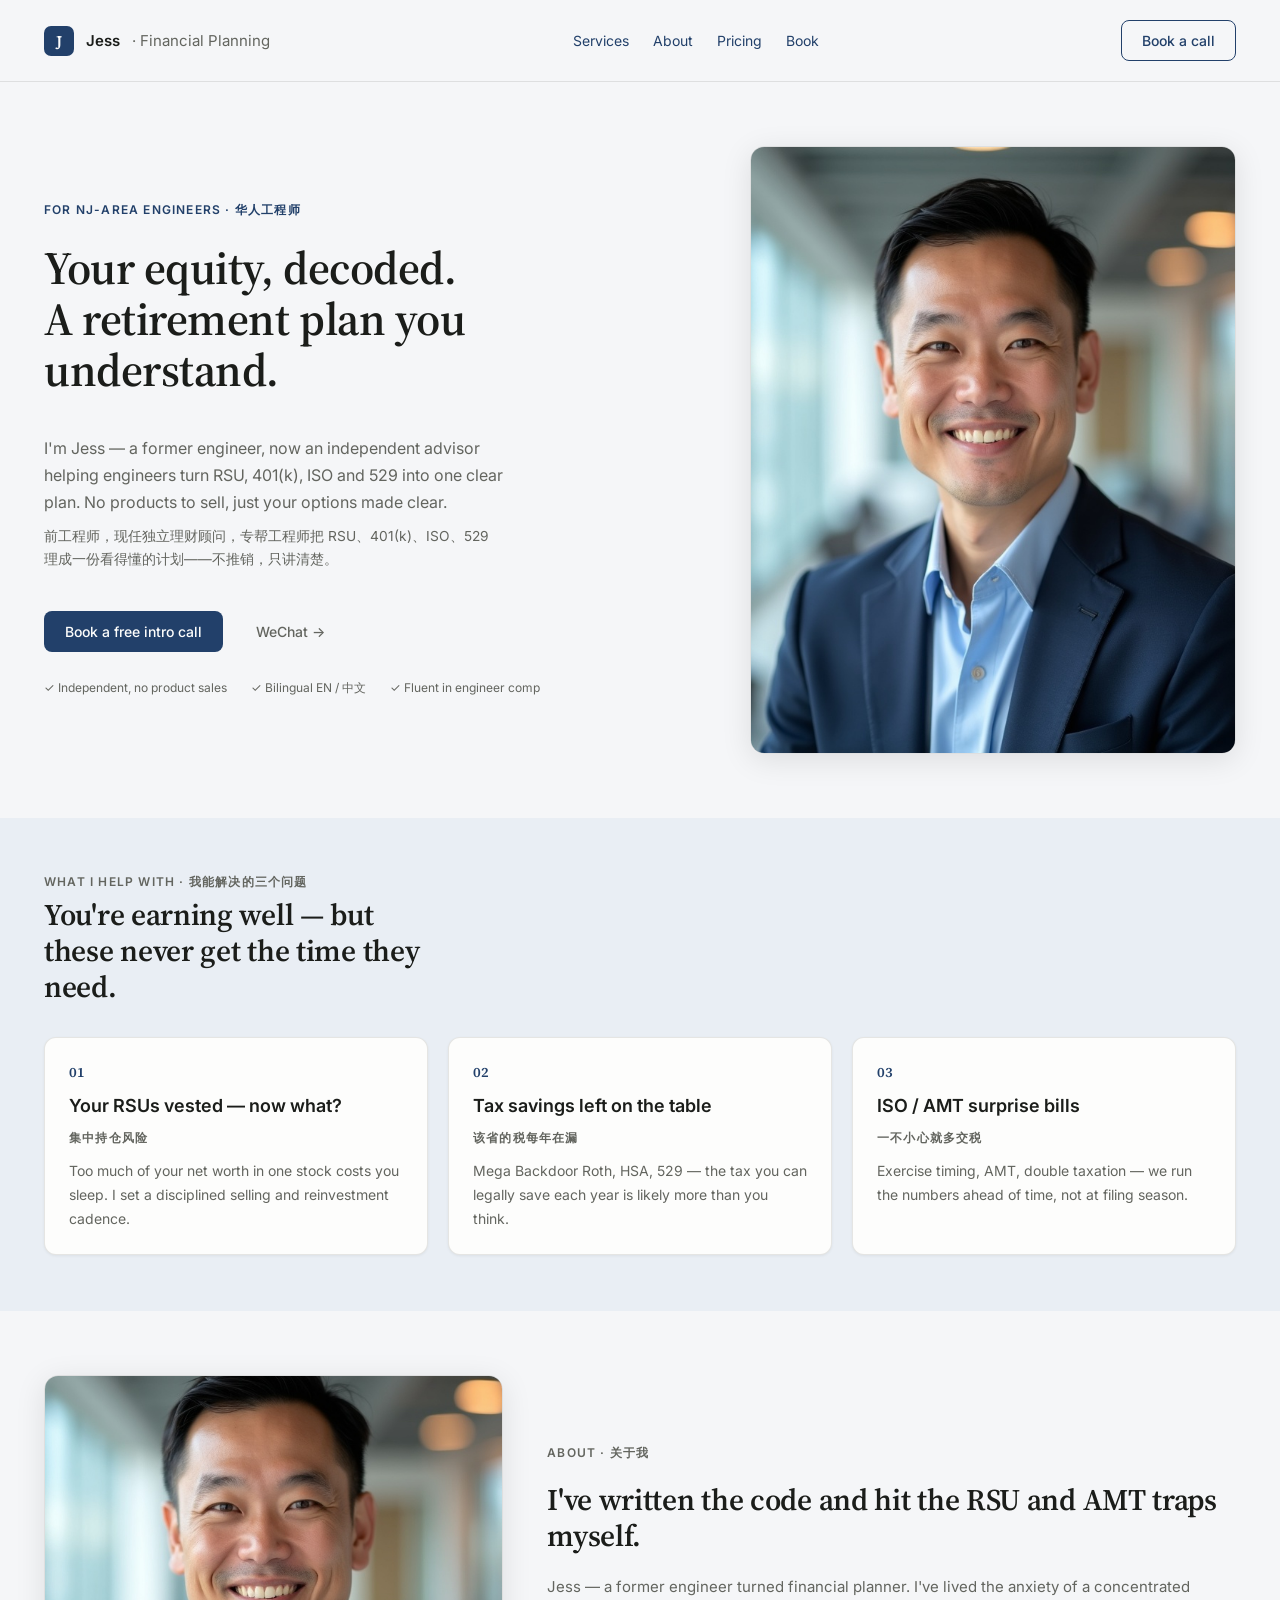
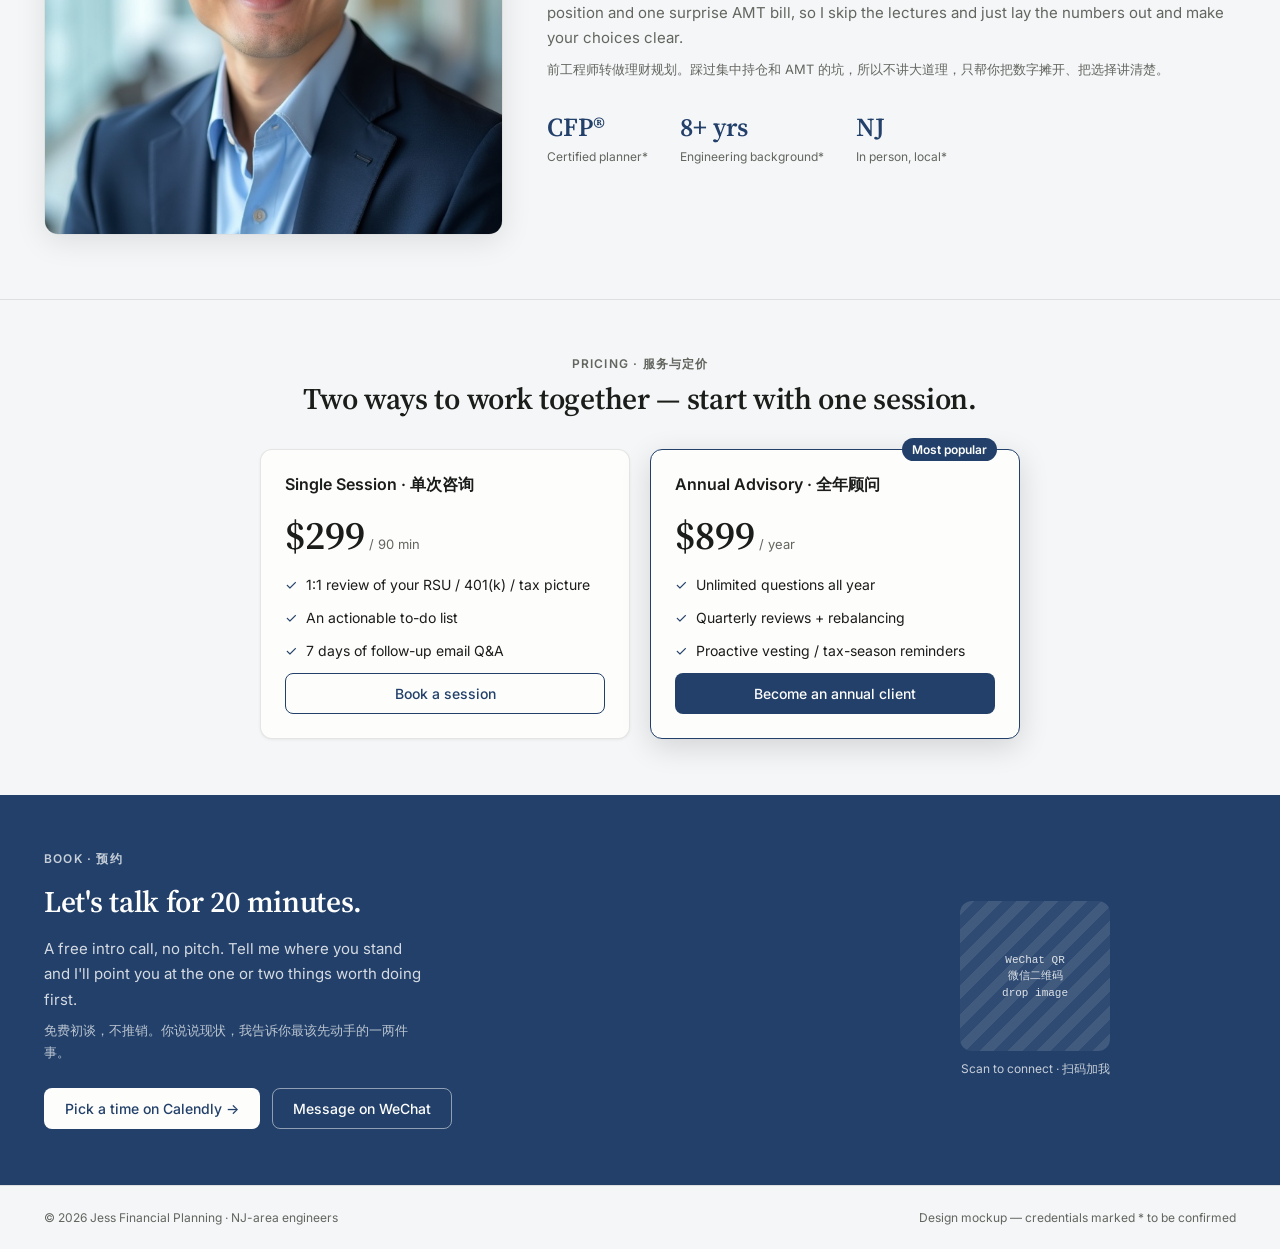
==== 理财顾问落地页.html @ 34064142 "Initial commit: Jess Advisory landing page + design system Bilingual (CN/EN) financial advisor landi" ====
<!DOCTYPE html>
<html lang="zh-Hans">
<head>
<meta charset="utf-8">
<meta name="viewport" content="width=device-width, initial-scale=1">
<title>Jess · Financial Planning</title>
<link rel="stylesheet" href="styles.css">
<style>
  body{margin:0;background:var(--surface-page);color:var(--fg-1);font-family:var(--font-body)}
  a{color:var(--accent)}a:hover{color:var(--accent-strong)}
  .page *{box-sizing:border-box}
  .serif{font-family:var(--font-display)}
  .zh{display:block;color:var(--fg-2);font-size:.86em;margin-top:8px}
  .sec{padding:0 var(--gutter)}
  .nav{display:flex;align-items:center;justify-content:space-between;padding:var(--space-5) var(--gutter);border-bottom:1px solid var(--border-1)}
  .brand{display:flex;align-items:center;gap:var(--space-3);font-weight:var(--fw-semibold);font-size:15px}
  .mark{width:30px;height:30px;border-radius:var(--radius-sm);background:var(--accent);color:var(--fg-on-accent);display:grid;place-items:center;font-family:var(--font-display);font-size:16px;font-weight:var(--fw-semibold)}
  .navlinks{display:flex;gap:var(--space-6);font-size:var(--text-sm);color:var(--fg-2)}
  .navlinks a{text-decoration:none}.navlinks a:hover{color:var(--accent)}
  @media(max-width:640px){.navlinks{display:none}}
  .btn{display:inline-flex;align-items:center;justify-content:center;gap:var(--space-2);font-family:var(--font-body);font-size:var(--text-sm);font-weight:var(--fw-medium);padding:11px 20px;border-radius:var(--radius-md);border:1px solid transparent;cursor:pointer;text-decoration:none;transition:background .15s,color .15s,border-color .15s}
  .btn-primary{background:var(--accent);color:var(--fg-on-accent)}
  .btn-primary:hover{background:var(--accent-strong)}
  .btn-outline{border-color:var(--accent);color:var(--accent);background:transparent}
  .btn-outline:hover{background:var(--accent-soft)}
  .btn-ghost{color:var(--fg-2);background:transparent}.btn-ghost:hover{color:var(--fg-1)}
  .btn-on-accent{background:var(--fg-on-accent);color:var(--accent)}
  .btn-block{width:100%}
  .kicker{display:inline-flex;align-items:center;gap:8px;font-size:var(--text-caption);letter-spacing:var(--tracking-eyebrow);text-transform:uppercase;color:var(--accent);font-weight:var(--fw-semibold)}
  .eyebrow{font-size:var(--text-caption);letter-spacing:var(--tracking-eyebrow);text-transform:uppercase;color:var(--fg-2);font-weight:var(--fw-semibold)}
  .h1{font-size:var(--text-h1);line-height:var(--lh-tight);font-weight:var(--fw-semibold);letter-spacing:var(--tracking-tight);margin:0}
  .lead{font-size:var(--text-lead);line-height:var(--lh-body);color:var(--fg-2);max-width:46ch}
  .h2{font-size:var(--text-h2);line-height:var(--lh-heading);font-weight:var(--fw-semibold);letter-spacing:var(--tracking-tight);margin:0}
  .hero{display:grid;grid-template-columns:1.15fr .85fr;gap:var(--space-12);padding:var(--section-y) var(--gutter);align-items:center}
  .hero-copy{display:flex;flex-direction:column;gap:var(--space-6)}
  .trust{display:flex;gap:var(--space-6);flex-wrap:wrap;font-size:var(--text-caption);color:var(--fg-2);margin-top:var(--space-1)}
  .frame{border-radius:var(--radius-xl);overflow:hidden;border:1px solid var(--border-1);box-shadow:var(--shadow-md)}
  .frame img{display:block;width:100%;height:100%;object-fit:cover}
  .band-tint{background:var(--accent-soft)}
  .cards3{display:grid;grid-template-columns:repeat(3,1fr);gap:var(--space-5)}
  .card{background:var(--surface-card);border:1px solid var(--border-1);border-radius:var(--radius-lg);padding:var(--card-pad);box-shadow:var(--shadow-sm);display:flex;flex-direction:column;gap:var(--space-3)}
  .pnum{font-family:var(--font-display);font-size:var(--text-sm);color:var(--accent);font-weight:var(--fw-semibold)}
  .ctitle{font-weight:var(--fw-semibold);font-size:var(--text-h4);line-height:1.35}
  .cbody{margin:0;font-size:var(--text-sm);line-height:var(--lh-body);color:var(--fg-2)}
  .about{display:grid;grid-template-columns:.8fr 1.2fr;gap:var(--space-11);padding:var(--section-y) var(--gutter);align-items:center}
  .about-stats{display:flex;gap:var(--space-8);margin-top:var(--space-2)}
  .about-stats b{font-family:var(--font-display);font-size:var(--text-stat);font-weight:var(--fw-semibold);color:var(--accent);display:block}
  .about-stats span{font-size:var(--text-caption);color:var(--fg-2)}
  .pricing{padding:var(--band-y) var(--gutter);border-top:1px solid var(--border-1)}
  .price-head{display:flex;flex-direction:column;align-items:center;text-align:center;gap:var(--space-2);margin-bottom:var(--space-8)}
  .tiers{display:grid;grid-template-columns:1fr 1fr;gap:var(--space-5);max-width:760px;margin:0 auto}
  .tier{position:relative}
  .tier-featured{border-color:var(--accent);box-shadow:var(--shadow-lg)}
  .tag{position:absolute;top:-12px;right:22px;font-size:var(--text-caption);font-weight:var(--fw-semibold);color:var(--fg-on-accent);background:var(--accent);padding:4px 10px;border-radius:var(--radius-pill)}
  .price{display:flex;align-items:baseline;gap:4px}
  .price b{font-family:var(--font-display);font-size:var(--text-price);font-weight:var(--fw-semibold)}
  .price small{color:var(--fg-2);font-size:13px}
  .feat{display:flex;flex-direction:column;gap:var(--space-3);font-size:var(--text-sm);line-height:1.5}
  .feat div{display:flex;gap:9px}.chk{color:var(--accent);flex:none}
  .booking{padding:var(--band-y) var(--gutter);background:var(--accent);color:var(--fg-on-accent);display:grid;grid-template-columns:1.3fr .7fr;gap:var(--space-11);align-items:center}
  .booking .h2{color:var(--fg-on-accent)}
  .booking .b-lead{margin:0;font-size:var(--text-body);line-height:var(--lh-body);color:color-mix(in srgb,var(--fg-on-accent) 82%,transparent);max-width:42ch}
  .qr{width:150px;height:150px;border-radius:var(--radius-lg);display:grid;place-items:center;text-align:center;font:11px/1.5 ui-monospace,monospace;color:color-mix(in srgb,var(--fg-on-accent) 85%,transparent);background:repeating-linear-gradient(135deg,color-mix(in srgb,var(--fg-on-accent) 14%,transparent) 0 10px,color-mix(in srgb,var(--fg-on-accent) 6%,transparent) 10px 20px)}
  .foot{padding:var(--space-6) var(--gutter);border-top:1px solid var(--border-1);display:flex;justify-content:space-between;gap:var(--space-4);flex-wrap:wrap;color:var(--fg-2);font-size:var(--text-caption)}
  @media(max-width:820px){.hero,.about,.booking{grid-template-columns:1fr}.cards3{grid-template-columns:1fr}.tiers{grid-template-columns:1fr}.about .frame{order:-1}}
</style>
</head>
<body>

<div class="page" data-accent="navy">
  <nav class="nav">
    <div class="brand"><span class="mark">J</span> Jess <span style="color:var(--fg-2);font-weight:var(--fw-regular)">· Financial Planning</span></div>
    <div class="navlinks"><a href="#services">Services</a><a href="#about">About</a><a href="#pricing">Pricing</a><a href="#book">Book</a></div>
    <a href="#book" class="btn btn-outline">Book a call</a>
  </nav>

  <section class="hero">
    <div class="hero-copy">
      <span class="kicker">For NJ-area engineers · 华人工程师</span>
      <h1 class="h1 serif">Your equity, decoded.<br>A retirement plan you understand.</h1>
      <p class="lead">I'm Jess — a former engineer, now an independent advisor helping engineers turn RSU, 401(k), ISO and 529 into one clear plan. No products to sell, just your options made clear.
        <span class="zh">前工程师，现任独立理财顾问，专帮工程师把 RSU、401(k)、ISO、529 理成一份看得懂的计划——不推销，只讲清楚。</span></p>
      <div style="display:flex;gap:var(--space-3);flex-wrap:wrap">
        <a href="#book" class="btn btn-primary">Book a free intro call</a>
        <a href="#book" class="btn btn-ghost">WeChat →</a>
      </div>
      <div class="trust"><span>✓ Independent, no product sales</span><span>✓ Bilingual EN / 中文</span><span>✓ Fluent in engineer comp</span></div>
    </div>
    <div class="frame" style="aspect-ratio:4/5"><img src="uploads/about.jpg" alt="Jess"></div>
  </section>

  <section class="sec band-tint" style="padding-top:var(--band-y);padding-bottom:var(--band-y)" id="services">
    <div style="display:flex;flex-direction:column;gap:6px;margin-bottom:var(--space-8)">
      <span class="eyebrow">What I help with · 我能解决的三个问题</span>
      <h2 class="h2 serif" style="max-width:26ch">You're earning well — but these never get the time they need.</h2>
    </div>
    <div class="cards3">
      <div class="card"><span class="pnum">01</span><div class="ctitle">Your RSUs vested — now what?</div><div class="eyebrow" style="color:var(--fg-2)">集中持仓风险</div><p class="cbody">Too much of your net worth in one stock costs you sleep. I set a disciplined selling and reinvestment cadence.</p></div>
      <div class="card"><span class="pnum">02</span><div class="ctitle">Tax savings left on the table</div><div class="eyebrow" style="color:var(--fg-2)">该省的税每年在漏</div><p class="cbody">Mega Backdoor Roth, HSA, 529 — the tax you can legally save each year is likely more than you think.</p></div>
      <div class="card"><span class="pnum">03</span><div class="ctitle">ISO / AMT surprise bills</div><div class="eyebrow" style="color:var(--fg-2)">一不小心就多交税</div><p class="cbody">Exercise timing, AMT, double taxation — we run the numbers ahead of time, not at filing season.</p></div>
    </div>
  </section>

  <section class="about" id="about">
    <div class="frame" style="aspect-ratio:1/1"><img src="uploads/about.jpg" alt="Jess"></div>
    <div style="display:flex;flex-direction:column;gap:var(--space-5)">
      <span class="eyebrow">About · 关于我</span>
      <h2 class="h2 serif">I've written the code and hit the RSU and AMT traps myself.</h2>
      <p style="margin:0;font-size:var(--text-body);line-height:var(--lh-body);color:var(--fg-2)">Jess — a former engineer turned financial planner. I've lived the anxiety of a concentrated position and one surprise AMT bill, so I skip the lectures and just lay the numbers out and make your choices clear.
        <span class="zh">前工程师转做理财规划。踩过集中持仓和 AMT 的坑，所以不讲大道理，只帮你把数字摊开、把选择讲清楚。</span></p>
      <div class="about-stats">
        <div><b>CFP®</b><span>Certified planner*</span></div>
        <div><b>8+ yrs</b><span>Engineering background*</span></div>
        <div><b>NJ</b><span>In person, local*</span></div>
      </div>
    </div>
  </section>

  <section class="pricing" id="pricing">
    <div class="price-head">
      <span class="eyebrow">Pricing · 服务与定价</span>
      <h2 class="h2 serif">Two ways to work together — start with one session.</h2>
    </div>
    <div class="tiers">
      <div class="card tier">
        <div style="font-weight:var(--fw-semibold);font-size:16px">Single Session · 单次咨询</div>
        <div class="price"><b>$299</b><small>/ 90 min</small></div>
        <div class="feat">
          <div><span class="chk">✓</span>1:1 review of your RSU / 401(k) / tax picture</div>
          <div><span class="chk">✓</span>An actionable to-do list</div>
          <div><span class="chk">✓</span>7 days of follow-up email Q&amp;A</div>
        </div>
        <a href="#book" class="btn btn-outline btn-block" style="margin-top:auto">Book a session</a>
      </div>
      <div class="card tier tier-featured">
        <span class="tag">Most popular</span>
        <div style="font-weight:var(--fw-semibold);font-size:16px">Annual Advisory · 全年顾问</div>
        <div class="price"><b>$899</b><small>/ year</small></div>
        <div class="feat">
          <div><span class="chk">✓</span>Unlimited questions all year</div>
          <div><span class="chk">✓</span>Quarterly reviews + rebalancing</div>
          <div><span class="chk">✓</span>Proactive vesting / tax-season reminders</div>
        </div>
        <a href="#book" class="btn btn-primary btn-block" style="margin-top:auto">Become an annual client</a>
      </div>
    </div>
  </section>

  <section class="booking" id="book">
    <div style="display:flex;flex-direction:column;gap:var(--space-4)">
      <span class="eyebrow" style="color:color-mix(in srgb,var(--fg-on-accent) 75%,transparent)">Book · 预约</span>
      <h2 class="h2 serif">Let's talk for 20 minutes.</h2>
      <p class="b-lead">A free intro call, no pitch. Tell me where you stand and I'll point you at the one or two things worth doing first.
        <span class="zh" style="color:color-mix(in srgb,var(--fg-on-accent) 70%,transparent)">免费初谈，不推销。你说说现状，我告诉你最该先动手的一两件事。</span></p>
      <div style="display:flex;gap:var(--space-3);flex-wrap:wrap;margin-top:var(--space-2)">
        <a href="#book" class="btn btn-on-accent">Pick a time on Calendly →</a>
        <a href="#book" class="btn" style="border-color:color-mix(in srgb,var(--fg-on-accent) 50%,transparent);color:var(--fg-on-accent)">Message on WeChat</a>
      </div>
    </div>
    <div style="display:flex;flex-direction:column;align-items:center;gap:10px">
      <div class="qr">WeChat QR<br>微信二维码<br>drop image</div>
      <span style="font-size:var(--text-caption);color:color-mix(in srgb,var(--fg-on-accent) 75%,transparent)">Scan to connect · 扫码加我</span>
    </div>
  </section>

  <footer class="foot">
    <span>© 2026 Jess Financial Planning · NJ-area engineers</span>
    <span>Design mockup — credentials marked * to be confirmed</span>
  </footer>
</div>

</body>
</html>
---- styles.css ----
/* Jess Advisory — design system entry point.
   Consumers link THIS one file. Keep it @import lines only. */
@import url("./tokens/fonts.css");
@import url("./tokens/colors.css");
@import url("./tokens/typography.css");
@import url("./tokens/spacing.css");
@import url("./tokens/radius-shadow.css");
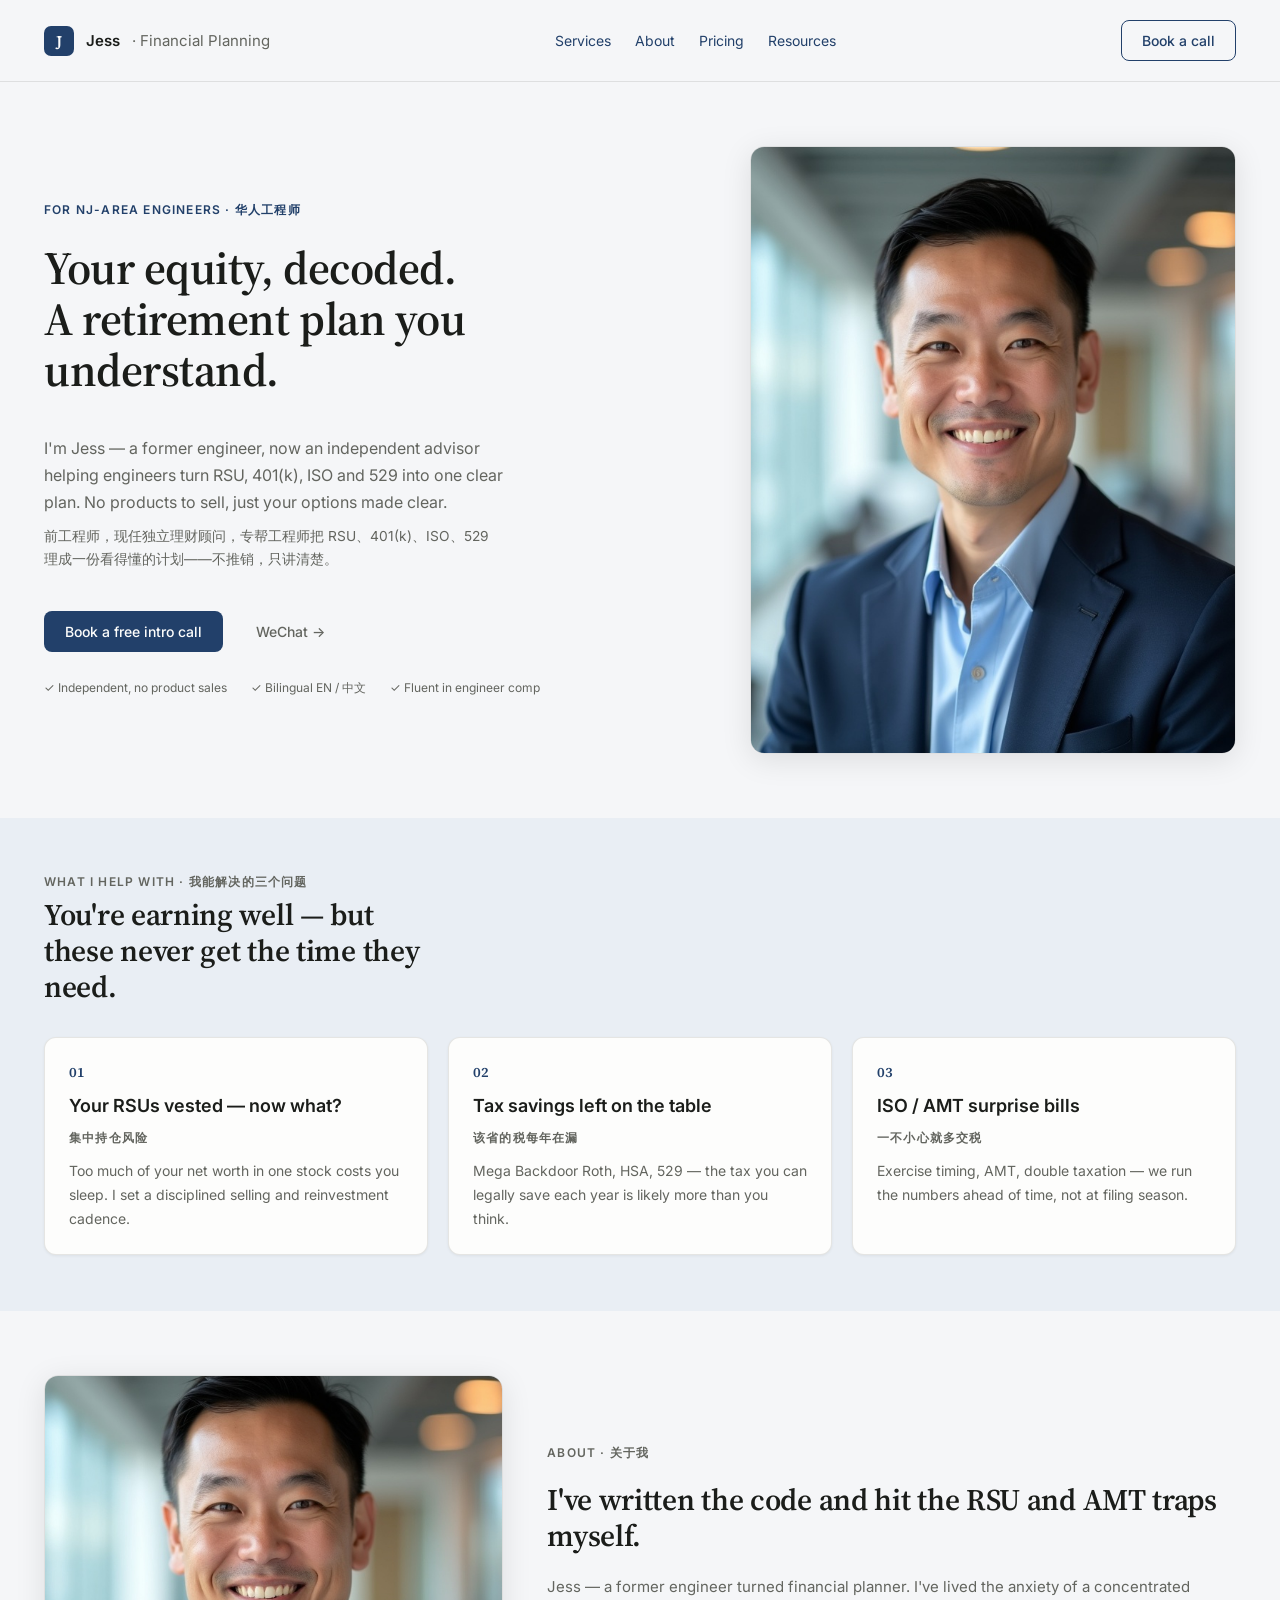
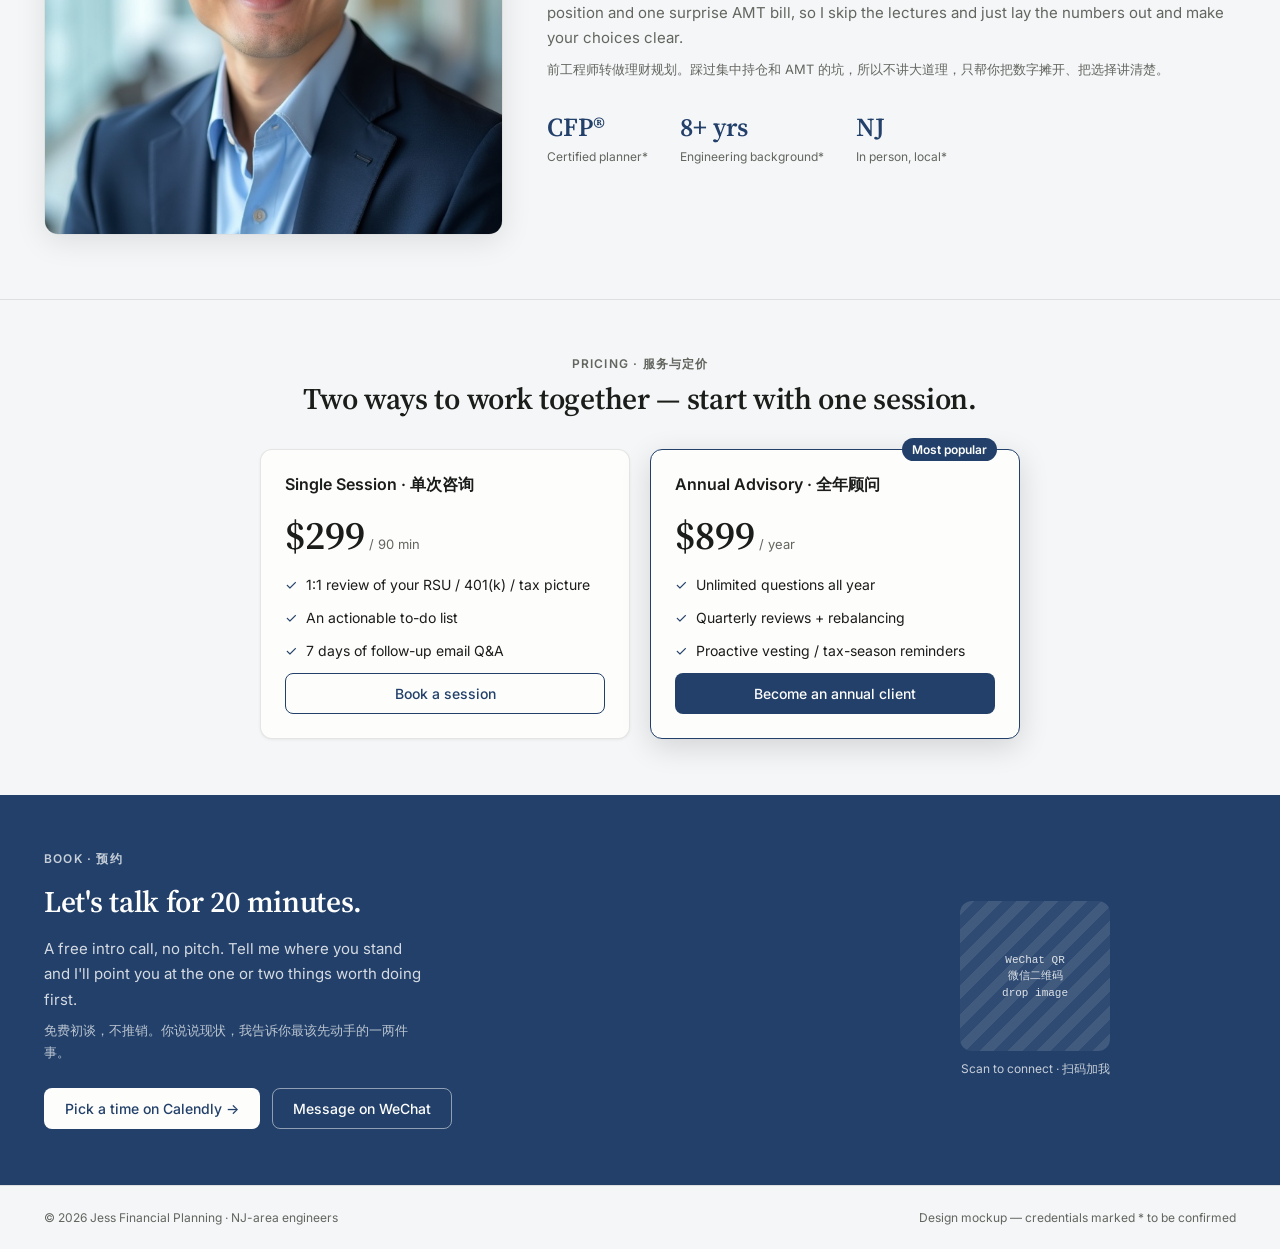
==== commit ab67aad9: "Add resources page, audit fixes for design-system compliance - New resources.html: article cards wit" ====
--- a/理财顾问落地页.html
+++ b/理财顾问落地页.html
@@ -70,7 +70,7 @@
 <div class="page" data-accent="navy">
   <nav class="nav">
     <div class="brand"><span class="mark">J</span> Jess <span style="color:var(--fg-2);font-weight:var(--fw-regular)">· Financial Planning</span></div>
-    <div class="navlinks"><a href="#services">Services</a><a href="#about">About</a><a href="#pricing">Pricing</a><a href="#book">Book</a></div>
+    <div class="navlinks"><a href="#services">Services</a><a href="#about">About</a><a href="#pricing">Pricing</a><a href="resources.html">Resources</a></div>
     <a href="#book" class="btn btn-outline">Book a call</a>
   </nav>
 
